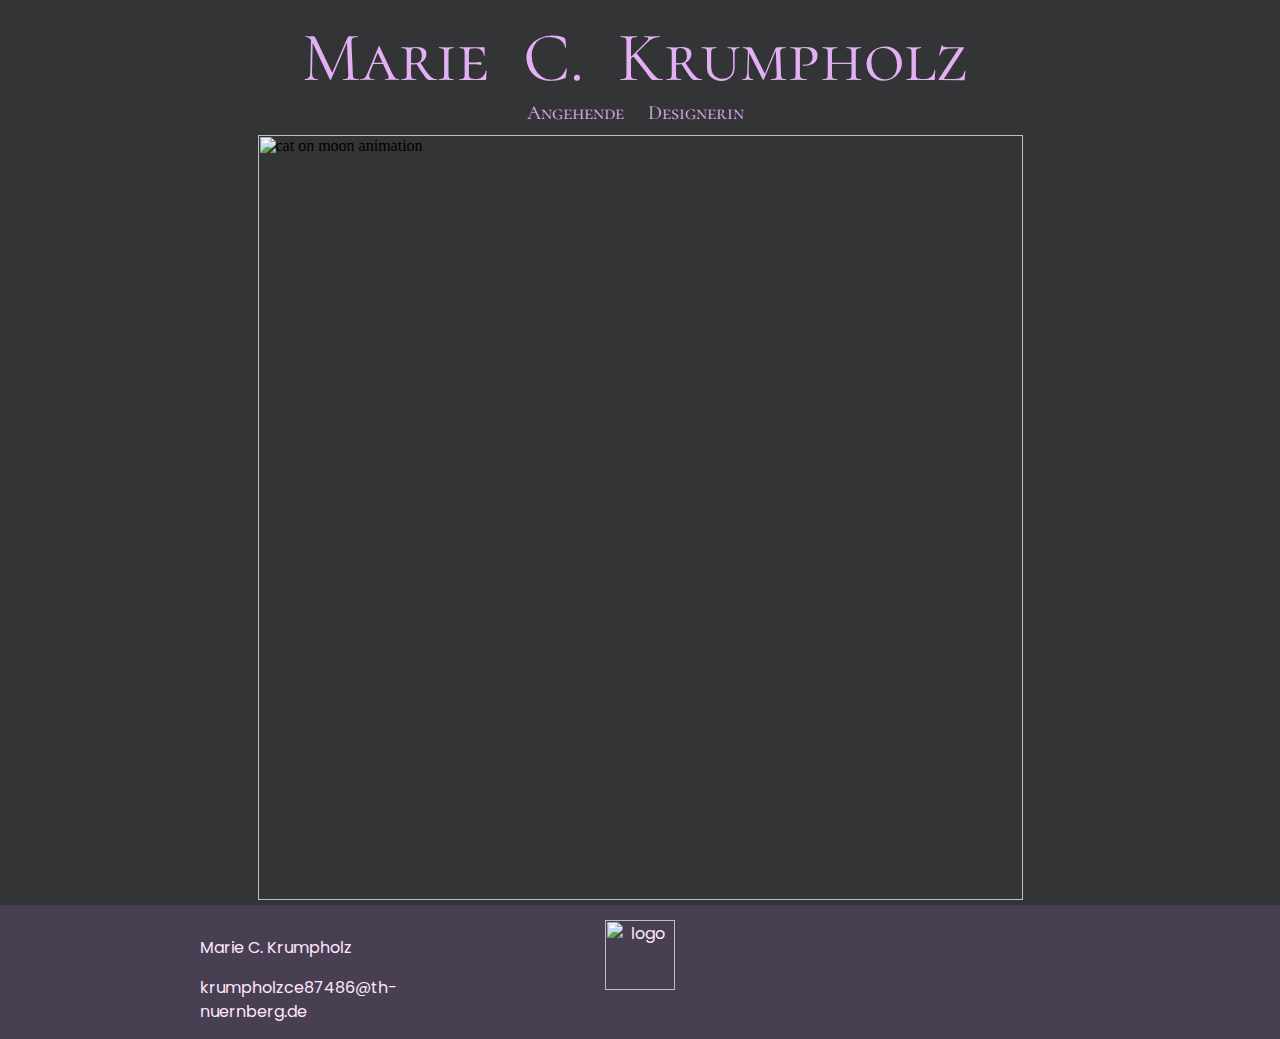
==== index.html @ 9aba4559 "add html" ====
<html id="top">
  <head>
    <title>Marie C. Krumpholz</title>
    <meta charset="UTF-8" />
    <link rel="icon" type="image/png" sizes="32x32" href="media/favicon-32x32.png">
    <link rel="icon" type="image/png" sizes="16x16" href="media/favicon-16x16.png">

    <link rel="preconnect" href="https://fonts.googleapis.com" />
    <link rel="preconnect" href="https://fonts.gstatic.com" crossorigin />
    <link
      href="https://fonts.googleapis.com/css2?family=Libre+Baskerville&display=swap"
      rel="stylesheet"
    />
    <link 
    href="https://fonts.googleapis.com/css2?family=Cormorant+SC:wght@500&display=swap" 
    rel="stylesheet"
    />
    <link href="https://fonts.googleapis.com/css2?family=Poppins:wght@300&display=swap" 
    rel="stylesheet">
    
    <link rel="stylesheet" type="text/css" href="styles.css" />
  </head>


  <body>
    <header>            
        <div class="home-text">
            <h1>Marie C. Krumpholz</h1>
            <h2>Angehende Designerin</h2>
        </div>
    </header>

    <main class="home">
        <div class="home-animation-class">
          <a href="home.html">
            <img src="media/cat-moon.gif" alt="cat on moon animation" class="home-animation" looped>
          </a>
        </div>
        <div class="home-button">
          <a class="button" href="home.html">Los geht's!</a>
        </div>
    </main>

    <!-- <div class="to-top-container">
      <a class="button to-top" href="#top">&uarr;</a>
    </div> -->
    <footer>
      <div class="contact-info">
        <p>Marie C. Krumpholz</p>
        <a href="mailto:krumpholzce87486@th-nuernberg.de">krumpholzce87486@th-nuernberg.de</a>
      </div>
      <div>
        <a href="home.html"><img class="logo" src="media/logo.png" alt="logo" /></a>
      </div>
      <!-- <div class="social">
        <a href="https://www.instagram.com/macie_timber/?hl=de"><img src="media/instagram.png" alt="Instagram"></a>
        <a href="https://twitter.com/MacieTimber"><img src="media/twitter.png" alt="Twitter"></a>
      </div> -->
    </footer>
  </body>
</html>
---- styles.css ----
html {
  scroll-behavior: smooth;
  margin: 0;
}
body {
  background-color: #333435;
  margin: 0;

  display: flex;
  min-height: 100vh;
  flex-direction: column;
  justify-content: flex-start;
}
footer {
  margin-top: auto;
}


/**
*/

/*
** General stuff
*/
a {
  text-decoration: none;
  color: unset;
  transition: all 0.1s;
}
a:hover {
  color: 	#9a85ad ;
}
a.button {
  font-size: 26px;
  /* font-family: "Libre Baskerville", serif; */
  font-family: Poppins, sans-serif;
  border: 3px solid #AC7BBC;
  color: #FFE8FF;
  background-color: #493F52;
  padding: 10px 15px;
  border-radius: 10px;
  transition: all 0.1s;
}
a.button:hover {
  border-color: #FFE8FF;
  color: #FFF7FF;
  background-color: #8C5D9C;
}
header, 
.home-text h1, .about h1,
.home-text h2, .about-text h2,
.image-container .description h1 {
  color:#E4B0F4;
  font-family: 'Cormorant SC', serif;
}
.about-text h3 {
  font-family: 'Cormorant SC', serif;
  text-align: left;
  color:#FFE8FF;
  font-size: 20px;
  line-height:1.5;
  font-weight: normal;
  word-spacing: 19px;
  margin: 0px;
}
.image-container .description,
.about .about-text p, 
.about.single,
footer, .languages, 
.to-top-container .to-top{
  font-family: 'Poppins', sans-serif;
  
  color:#FFE8FF;
  font-size: 16px !important;
  line-height:1.5;
  margin-top: 0;
}
.to-top-container {
  position: sticky;
  bottom: 20px;
  right: 20px;
}
span{
  font-size: 12px;
}


/*
** Header
*/
header {
  padding-top: 5px;
  padding-right: 10px;
}
header .menu {
  display: inline-block;
  position: absolute;
  right: 50px;
  top: 50px;
  font-size: 16px;
  padding: 5px;
  transition: font-weight 0.1s;
}
header .menu:hover {
  font-weight: bold;
  cursor: pointer;
}
header .menu .inner-menu {
  position: absolute;
  top: 15px;
  right: 0px;
  width: 120px;

  margin-top: 15px;
  padding: 10px 15px;
  border-radius: 10px;
  background-color: #493F52;

  opacity: 0;
  visibility: hidden;
  transition: all linear 0.2s;

  /* To prevent menu being behind gallery */
  z-index: 10;
}
header .menu:hover .inner-menu {
  opacity: 1;
  visibility: visible;
}
header .menu .inner-menu a {
  display: block;
  
  padding: 5px 10px;
  margin-bottom: 5px;
  border: 2px solid #AC7BBC;
  border-radius: 10px;

  color: #FFE8FF;
  /* background-color: #333435; */
  font-family: "Poppins", serif;
  font-weight: normal;
  font-size: 18px;
  text-align: center;

  transition: all 0.2s;
}  
header .menu .inner-menu a:hover {
  border-color: #FFE8FF;
  color: #FFF7FF;
  background-color: #AC7BBC;
}

header .menu .inner-menu .active p{
  display: block;
  
  padding: 5px 10px;
  margin-bottom: 5px;
  margin-top: 0px;
  border: 2px solid #FFE8FF;
  background-color: #AC7BBC;

  border-radius: 10px;

  color: #FFE7FF;
  font-family: "Poppins", serif;
  font-weight: normal;
  font-size: 18px;
  text-align: center;
}

/*
** Stuff for home page
*/
.home-animation2 {
  position: absolute;
  top: 70px;
  left: 250px;
  /* width: 500px; */
  height: 95vh;
}

.home-animation-class {
  display: flex;
  justify-content: center;
}
.home-animation {
  height: 85vh;
}
.home-text {
  text-align: center;
}
.home-text h1, .about h1 {
  text-align: center;
  font-size: 70px;
  font-weight: normal;
  word-spacing: 18px;
  margin-top: 10px;
  margin-bottom: 0px;
}
.home-text h2, .about-text h2 {
  text-align: center;
  font-size: 20px;
  font-weight: normal;
  word-spacing: 19px;
  margin: 0px;
  padding-top: 1px;
  margin-bottom: 10px;
}
.home-button {
  display: flex;
  justify-content: center;

  position: relative;
  top: -80px;
  margin-top: -60px;
  
  /* Animation stuff */
  opacity: 0;
  animation-name: delayedFadeInAnimation;
  animation-duration: 1s;
  animation-delay: 6.5s;
  animation-fill-mode: forwards;
}
/* Show Button Animation */
@keyframes delayedFadeInAnimation {
  to { opacity: 1; }
}
 /* I am here*/

ul {
  list-style: none;
}
li {
  padding-right: 20px;
  text-align: right;
}
.placeholder-home {
  padding-top: 20px;
  padding-right: 25px;
}
.placeholder-home a {
  color: black;
  font-size: 42px;
  font-family: 'Tangerine', cursive;
}

/*
** Gallery on portfolio page
*/
.gallery {
  margin-top: 30px;
  display: flex;
  flex-wrap: wrap;
  justify-content: space-evenly;
}
.gallery > div {
  display: flex;
  align-items: center;
}
.image-container {
  position: relative;
  margin-bottom: 25px;
}
.image-container .description {
  position: absolute;
  top: 0;
  width: 100%;
  height: 100%;

  display: flex;
  flex-direction: column;
  
  text-align: center;
  background-color: rgba(0, 0, 0, 0.8);
  opacity: 0;
  
  transition: all 0.5s;
}
.image-container .description h1 {
  text-align: center;
  margin-left: 10px;
  margin-right: 10px;
}
.about .image-container .description h1 {
  text-align: center;
  margin-left: 10px;
  margin-right: 10px;
  font-size: 32px;
  font-weight: bold;
}
.image-container .description p {
  text-align: center;
  margin-left: 10px;
  margin-right: 10px;
  font-size: 16px;
}
.image-container:hover .description {
  opacity: 1;
}
.image-container .description .button {
  margin: auto 10px 10px 10px;
  font-size: 22px;
}
.image-container img {
  max-width: 500px;
  max-height: 70vh;
  object-fit: cover;
}
.image-container img {
  height: 600px;
}

/*
** caroussel
*/

.about-image-carousel {
  height: 500px;
}
.carousel {
  width: 400px;
  height: 500px;
  overflow: hidden;
  position: absolute;
}
.carousel-web-entwurf {
  height: 300px;
}
.web-entwurf {
  height: 300px;
  width: 500px;
}
.carousel-item {
  width: 100%;
  position: absolute;
  /* top: 0; */
  left: 100%;
  animation: 9s autoplay infinite ease-in-out;
}
.carousel-item img {
  width: 100%;
  height: auto;
  object-fit: scale-down;
}
@keyframes autoplay {
  0% {left: 100%}
  5% {left: 0%}
  /* 25% {left: 0%}  */
  33.33% {left: 0%}
  /* 30% {left: -100%} */
  38.33% {left: -100%}
  100% {left: -100%}
}
.carousel-item:nth-child(1) {animation-delay: 0s}
.carousel-item:nth-child(2) {animation-delay: 3s}
.carousel-item:nth-child(3) {animation-delay: 6s}
/* .carousel-item:nth-child(4) {animation-delay: 9s} */
.carousel-item .image-container {
  position: unset;
}

/*
** text and image boxes
*/
.full-width:nth-child(2n) {
  background-color: #555456;
  padding: 50px 0 50px 0;
  margin-bottom: 50px;
}
.about {
  display: grid;
  grid-template-columns: 1fr 1fr;
  margin: 0 200px 50px 200px;
}
.about:last-child {
  margin-bottom: 0;
}

.about.single {
  display: flex;
  align-items: center;
  justify-content: center;
  text-align: center;
  flex-direction: column;
}
.about .about-image {
  display: flex;
}
.about .about-image video{
max-width: 100%;
}
.about .about-image img {
  min-height: 300px;
  max-height: 85vh;
  max-width: 100%;
}
.about:nth-child(1) img {
  float: right;
}
.about .about-text {
  display: flex;
  flex-direction: column;
  justify-content: center;
  padding: 20px 0;
  text-align: center;
}
.about .about-text p {
  text-align: left;
  font-size: 20px;
  padding: 0 20px;
}
.about-buttons a.button {
  display: inline-block;
  margin-top: 5px;
  padding: 5px 10px;
  font-size: 15px;
}
/* Custom .about for writing */
.about.writing .about-image {
  justify-content: center;
}
.about.writing .about-image {
  position: relative;
}
.about.writing .about-image audio {
  margin: 0;
  position: absolute;              
  top: 50%;                        
  transform: translate(0, -50%) 
}
/* Custom .about for news */
.about.news {
  display: flex;
  justify-content: center;
}
.about.news:not(:last-child) {
  padding-bottom: 100px;
  border-bottom: 1px solid #c3b8b6;
}
.about.news:first-child {
  margin-top: 100px;
}
.about.news h1 {
  text-align: left;
  font-size: 50px;
  padding-left: 20px;
}
.about.news h2 {
  text-align: left;
  padding-left: 20px;
}
/* custom about for full size start page */
.about.fullsize {
  min-height: 100vh;
  margin-bottom: 0;
}
.about.fullsize .about-image {
  flex-wrap: wrap-reverse;
}

.languages {
  display: flex;
  font-family:  'Cormorant SC', serif;
}
.about.single {
  font-size: 20px;
}
.languages img {
  width: 100px;
  transition: filter 0.1s;
  margin: 10px;
}
.languages img:hover {
  filter: drop-shadow(2px 4px 6px black);
}


.header-image {
  display: flex;
  justify-content: center;
  margin: 50px 0;
}
.header-image div {
  position: relative;
}
.header-image div h1 {
  position: absolute;
  padding: 10px 25px;
  background: rgba(0, 0, 0, 0.6);
  bottom: 20%;

  font-size: 60px;
  font-weight: normal;
  color: #E4B0F4;
  font-family: 'Cormorant SC', serif;
}
.header-image img {
  height: 60vh; 
}
.header-image.animation img{
  height: 85vh;
}

/*
** Footer
*/
footer {
  display: grid;
  grid-template-columns: 1fr 1fr 1fr;

  width: calc(100% - 400px);
  background-color: #493F52;
  ;

  text-align: center;
  padding: 15px 200px;
}
footer .contact-info {
  text-align: left;
}
footer .logo {
  width: 70px;
}
.social {
    display: flex;
    flex-direction: row-reverse;
    align-items: center;
}
.social a {
    margin-left: 10px;
}
.social a img {
    width: 50px;
    transition: filter 0.1s;
}
.social a img:hover {
  /* filter: invert(1); */
  filter: drop-shadow(2px 4px 6px black);
}
.to-top-container {
  height: 100px;
  display: flex;
  flex-direction: row-reverse;
  align-items: flex-end;
}
.to-top-container .to-top {
  padding-top: 15px;
  margin-right: 50px;
  margin-bottom: 25px;

  text-align: center;

  font-size: 20px;
  padding: 2px 7px 8px 7px;
}

/*
** Make logo smaller on small screen
*/
@media screen and (max-width: 700px) {
  .logo {
    width: 500px;
  }
}
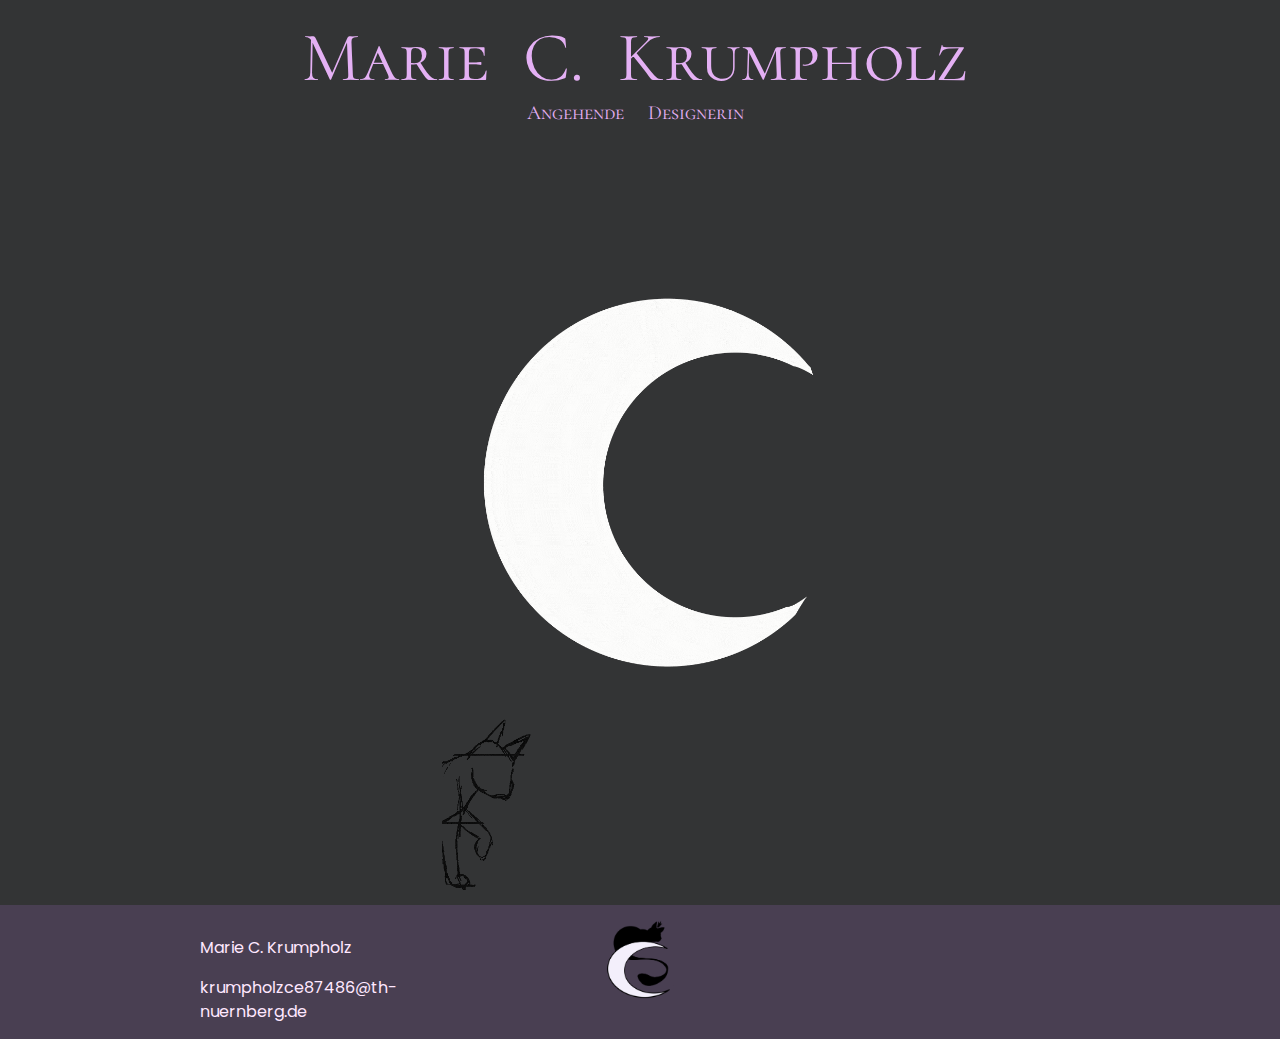
==== commit cf7dc915: "various style fixes" ====
--- a/index.html
+++ b/index.html
@@ -40,8 +40,9 @@
           <a class="button" href="home.html">Los geht's!</a>
         </div>
     </main>
-
-    <!-- <div class="to-top-container">
+     
+    <!-- <br><br><br>
+    <div class="to-top-container">
       <a class="button to-top" href="#top">&uarr;</a>
     </div> -->
     <footer>
--- a/styles.css
+++ b/styles.css
@@ -6,6 +6,7 @@
   background-color: #333435;
   margin: 0;
 
+  position: relative;
   display: flex;
   min-height: 100vh;
   flex-direction: column;
@@ -75,11 +76,6 @@
   line-height:1.5;
   margin-top: 0;
 }
-.to-top-container {
-  position: sticky;
-  bottom: 20px;
-  right: 20px;
-}
 span{
   font-size: 12px;
 }
@@ -331,6 +327,7 @@
   width: 500px;
 }
 .carousel-item {
+  height: 100%;
   width: 100%;
   position: absolute;
   /* top: 0; */
@@ -338,8 +335,9 @@
   animation: 9s autoplay infinite ease-in-out;
 }
 .carousel-item img {
+  height: 100%;
   width: 100%;
-  height: auto;
+  /* height: auto; */
   object-fit: scale-down;
 }
 @keyframes autoplay {
@@ -538,20 +536,25 @@
   filter: drop-shadow(2px 4px 6px black);
 }
 .to-top-container {
-  height: 100px;
-  display: flex;
-  flex-direction: row-reverse;
-  align-items: flex-end;
+  position: absolute;
+  top: 0;
+  right:0;
+  height: 100%;
+}
+/* hide the button when page first loaded */
+.to-top-container:before {
+  content: '';
+  display: block;
+  height: 102vh;
+  pointer-events: none;
 }
 .to-top-container .to-top {
-  padding-top: 15px;
-  margin-right: 50px;
-  margin-bottom: 25px;
-
-  text-align: center;
-
-  font-size: 20px;
   padding: 2px 7px 8px 7px;
+  margin-right: 25px;
+
+  position: sticky;
+  top: 80vh;
+  cursor: pointer;
 }
 
 /*
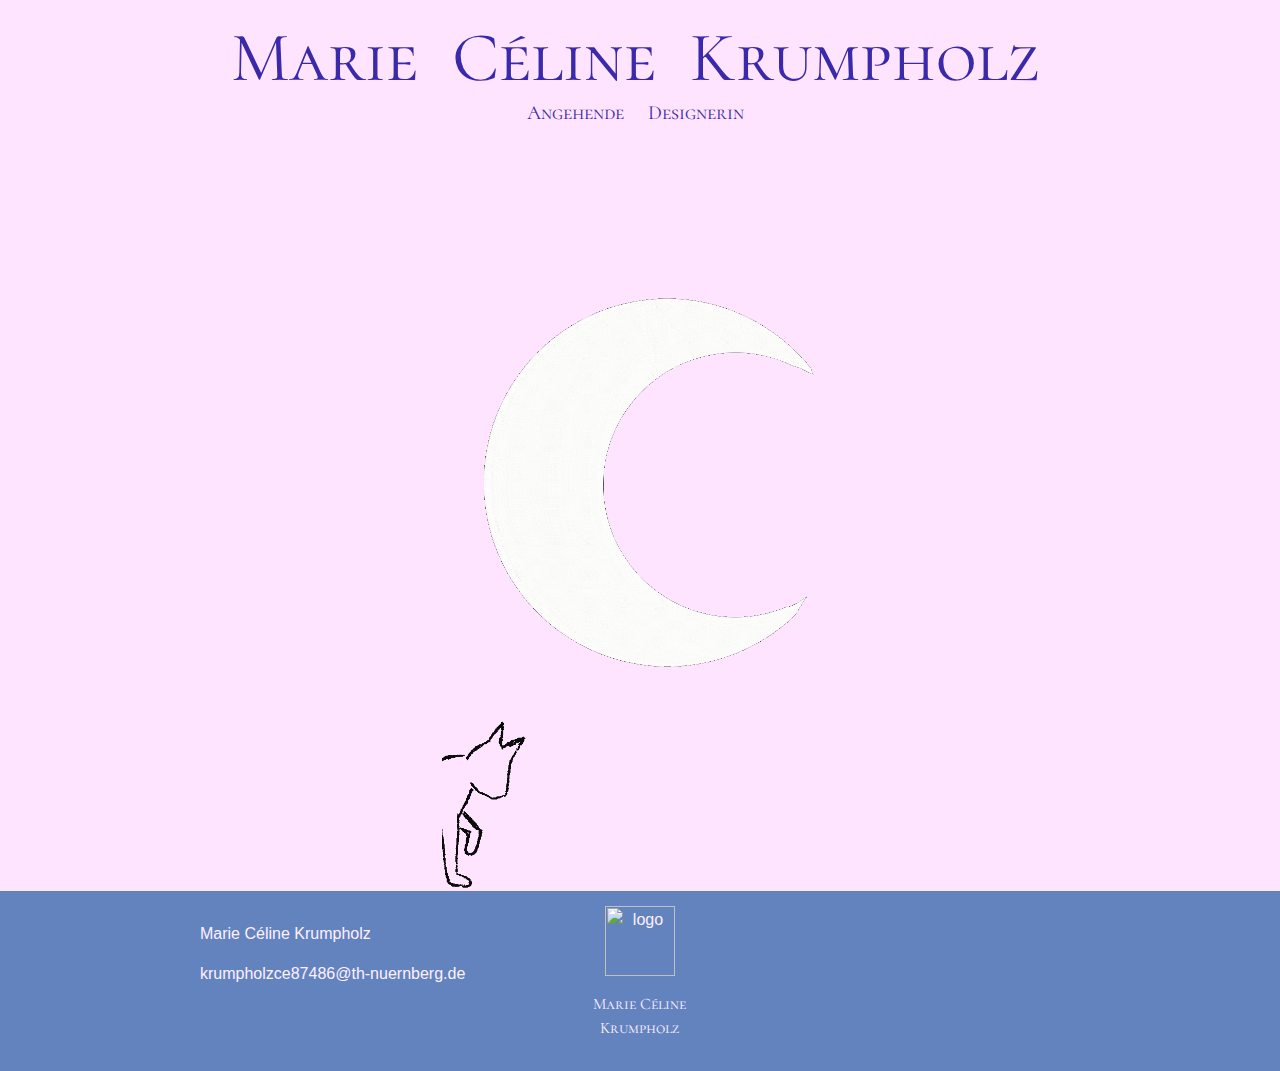
==== commit 02898a41: "update website" ====
--- a/index.html
+++ b/index.html
@@ -1,6 +1,6 @@
 <html id="top">
   <head>
-    <title>Marie C. Krumpholz</title>
+    <title>Marie Céline Krumpholz</title>
     <meta charset="UTF-8" />
     <link rel="icon" type="image/png" sizes="32x32" href="media/favicon-32x32.png">
     <link rel="icon" type="image/png" sizes="16x16" href="media/favicon-16x16.png">
@@ -25,7 +25,7 @@
   <body>
     <header>            
         <div class="home-text">
-            <h1>Marie C. Krumpholz</h1>
+            <h1>Marie Céline Krumpholz</h1>
             <h2>Angehende Designerin</h2>
         </div>
     </header>
@@ -47,16 +47,17 @@
     </div> -->
     <footer>
       <div class="contact-info">
-        <p>Marie C. Krumpholz</p>
+        <p>Marie Céline Krumpholz</p>
         <a href="mailto:krumpholzce87486@th-nuernberg.de">krumpholzce87486@th-nuernberg.de</a>
       </div>
       <div>
-        <a href="home.html"><img class="logo" src="media/logo.png" alt="logo" /></a>
+        <a href="home.html"><img class="logo" src="media/Logo.svg" alt="logo" /></a>
+        <p class="name-font">Marie Céline </br> Krumpholz</p>
       </div>
       <!-- <div class="social">
         <a href="https://www.instagram.com/macie_timber/?hl=de"><img src="media/instagram.png" alt="Instagram"></a>
         <a href="https://twitter.com/MacieTimber"><img src="media/twitter.png" alt="Twitter"></a>
-      </div> -->
+      </div>' -->
     </footer>
   </body>
 </html>
--- a/styles.css
+++ b/styles.css
@@ -3,7 +3,8 @@
   margin: 0;
 }
 body {
-  background-color: #333435;
+  /*  background-color: #333435; */
+  background-color: #ffe4ff;
   margin: 0;
 
   position: relative;
@@ -34,30 +35,36 @@
 a.button {
   font-size: 26px;
   /* font-family: "Libre Baskerville", serif; */
-  font-family: Poppins, sans-serif;
-  border: 3px solid #AC7BBC;
+  /* font-family: Poppins, sans-serif; */
+  font-family: 'Roboto', sans-serif;  
+  /* border: 3px solid #AC7BBC; 
   color: #FFE8FF;
-  background-color: #493F52;
+  background-color: #493F52;*/
+  color: #ffe1ff;
+  background-color: #6383bf;
   padding: 10px 15px;
-  border-radius: 10px;
+  /* border-radius: 10px; */
   transition: all 0.1s;
 }
 a.button:hover {
-  border-color: #FFE8FF;
-  color: #FFF7FF;
-  background-color: #8C5D9C;
+  /* border-color: #FFE8FF;
+  color: #FFF7FF; */
+  color: #ffe1ff;
+  background-color: #d563d5;
 }
 header, 
 .home-text h1, .about h1,
 .home-text h2, .about-text h2,
 .image-container .description h1 {
-  color:#E4B0F4;
+  /* color:#E4B0F4; */
+  color: #3a29ab;
   font-family: 'Cormorant SC', serif;
 }
 .about-text h3 {
   font-family: 'Cormorant SC', serif;
   text-align: left;
-  color:#FFE8FF;
+  /* color:#FFE8FF; */
+  color: #3360d3;
   font-size: 20px;
   line-height:1.5;
   font-weight: normal;
@@ -66,12 +73,12 @@
 }
 .image-container .description,
 .about .about-text p, 
-.about.single,
-footer, .languages, 
-.to-top-container .to-top{
-  font-family: 'Poppins', sans-serif;
+.about.single, .languages {
+  /* font-family: 'Poppins', sans-serif;  */
+  font-family: 'Roboto', sans-serif;
   
-  color:#FFE8FF;
+  /* color:#FFE8FF; */
+  color: #6383bf;
   font-size: 16px !important;
   line-height:1.5;
   margin-top: 0;
@@ -94,6 +101,7 @@
   right: 50px;
   top: 50px;
   font-size: 16px;
+  color: #3360d3;
   padding: 5px;
   transition: font-weight 0.1s;
 }
@@ -108,9 +116,9 @@
   width: 120px;
 
   margin-top: 15px;
-  padding: 10px 15px;
-  border-radius: 10px;
-  background-color: #493F52;
+  padding: 5px 8px;
+  /* border-radius: 10px; */
+  background-color: #83a8ed;
 
   opacity: 0;
   visibility: hidden;
@@ -128,12 +136,15 @@
   
   padding: 5px 10px;
   margin-bottom: 5px;
-  border: 2px solid #AC7BBC;
-  border-radius: 10px;
-
-  color: #FFE8FF;
+  /* border: 2px solid #AC7BBC;v
+  border-radius: 10px;*/
+
+  /* color: #FFE8FF;*/
+  color: #fff0ff;
+  background-color: #6383bf;
   /* background-color: #333435; */
-  font-family: "Poppins", serif;
+  /* font-family: "Poppins", serif;  */
+  font-family: 'Roboto', sans-serif;
   font-weight: normal;
   font-size: 18px;
   text-align: center;
@@ -141,9 +152,11 @@
   transition: all 0.2s;
 }  
 header .menu .inner-menu a:hover {
-  border-color: #FFE8FF;
+  /* border-color: #FFE8FF; 
   color: #FFF7FF;
-  background-color: #AC7BBC;
+  background-color: #AC7BBC;*/
+  background-color: #d563d5;   
+  color: #fff0ff;
 }
 
 header .menu .inner-menu .active p{
@@ -152,13 +165,14 @@
   padding: 5px 10px;
   margin-bottom: 5px;
   margin-top: 0px;
-  border: 2px solid #FFE8FF;
-  background-color: #AC7BBC;
-
-  border-radius: 10px;
-
-  color: #FFE7FF;
-  font-family: "Poppins", serif;
+  /* border: 2px solid #FFf0FF; */
+  background-color: #3a29ab;
+
+  /* border-radius: 10px; */
+
+  color: #FFf0FF;
+  /* font-family: "Poppins", serif;  */
+  font-family: 'Roboto', sans-serif;
   font-weight: normal;
   font-size: 18px;
   text-align: center;
@@ -361,7 +375,7 @@
 ** text and image boxes
 */
 .full-width:nth-child(2n) {
-  background-color: #555456;
+  background-color: #ead9ff;
   padding: 50px 0 50px 0;
   margin-bottom: 50px;
 }
@@ -391,6 +405,7 @@
   min-height: 300px;
   max-height: 85vh;
   max-width: 100%;
+
 }
 .about:nth-child(1) img {
   float: right;
@@ -420,10 +435,14 @@
 .about.writing .about-image {
   position: relative;
 }
+.about.writing .about-image.album-cover img {
+  max-height: 80%;
+}
 .about.writing .about-image audio {
   margin: 0;
   position: absolute;              
-  top: 50%;                        
+  /* top: 50%;                         */
+  bottom: 0%;
   transform: translate(0, -50%) 
 }
 /* Custom .about for news */
@@ -459,6 +478,7 @@
 .languages {
   display: flex;
   font-family:  'Cormorant SC', serif;
+  color: #3a29ab;
 }
 .about.single {
   font-size: 20px;
@@ -469,7 +489,7 @@
   margin: 10px;
 }
 .languages img:hover {
-  filter: drop-shadow(2px 4px 6px black);
+  filter: drop-shadow(0px 1px 2px black);
 }
 
 
@@ -489,7 +509,8 @@
 
   font-size: 60px;
   font-weight: normal;
-  color: #E4B0F4;
+  /* color: #E4B0F4; */
+  color: #3360d3;
   font-family: 'Cormorant SC', serif;
 }
 .header-image img {
@@ -507,9 +528,12 @@
   grid-template-columns: 1fr 1fr 1fr;
 
   width: calc(100% - 400px);
-  background-color: #493F52;
-  ;
-
+  background-color: #6383bf;
+  color: #fff0ff;
+  font-family: 'Roboto', sans-serif;
+  font-size: 16px !important;
+  line-height:1.5;
+  margin-top: 0;
   text-align: center;
   padding: 15px 200px;
 }
@@ -518,6 +542,9 @@
 }
 footer .logo {
   width: 70px;
+}
+footer .name-font {
+  font-family: 'Cormorant SC', serif;
 }
 .social {
     display: flex;
@@ -551,6 +578,7 @@
 .to-top-container .to-top {
   padding: 2px 7px 8px 7px;
   margin-right: 25px;
+  border: 2px solid #ffe1ff;
 
   position: sticky;
   top: 80vh;
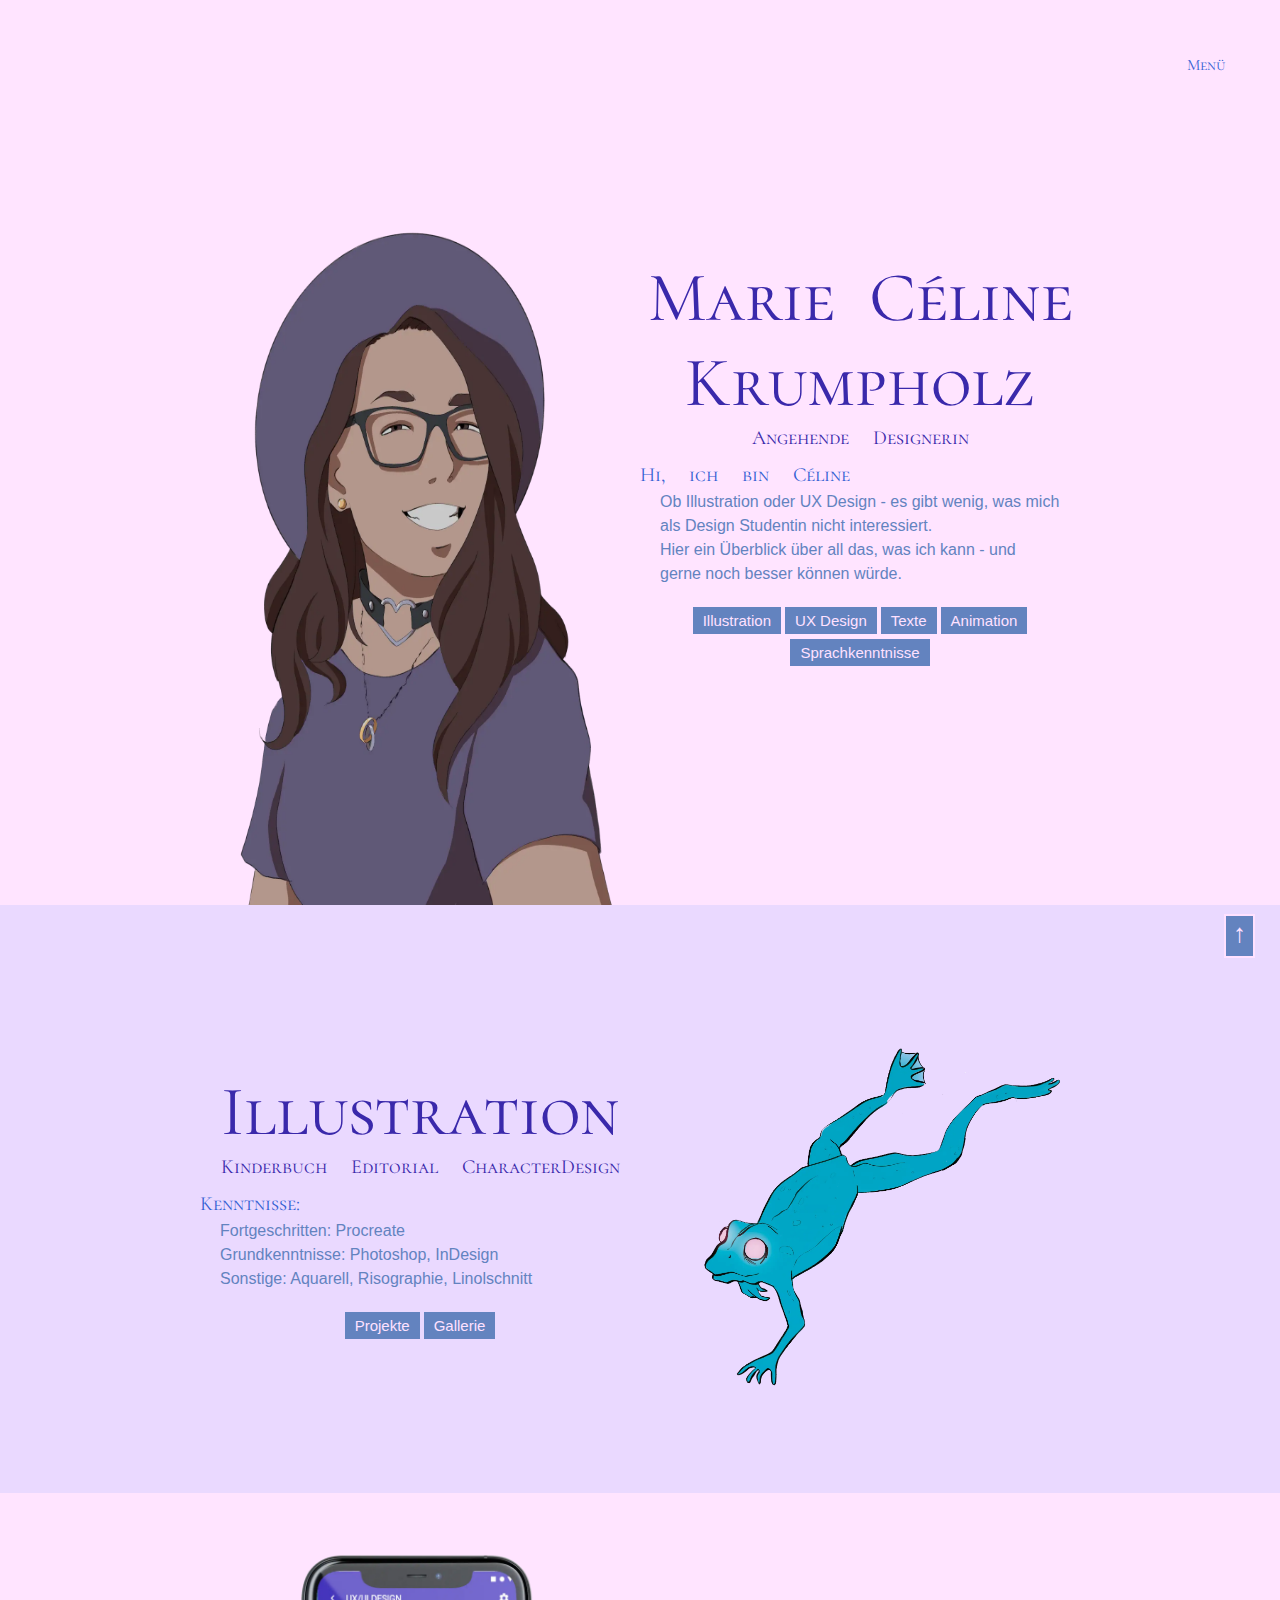
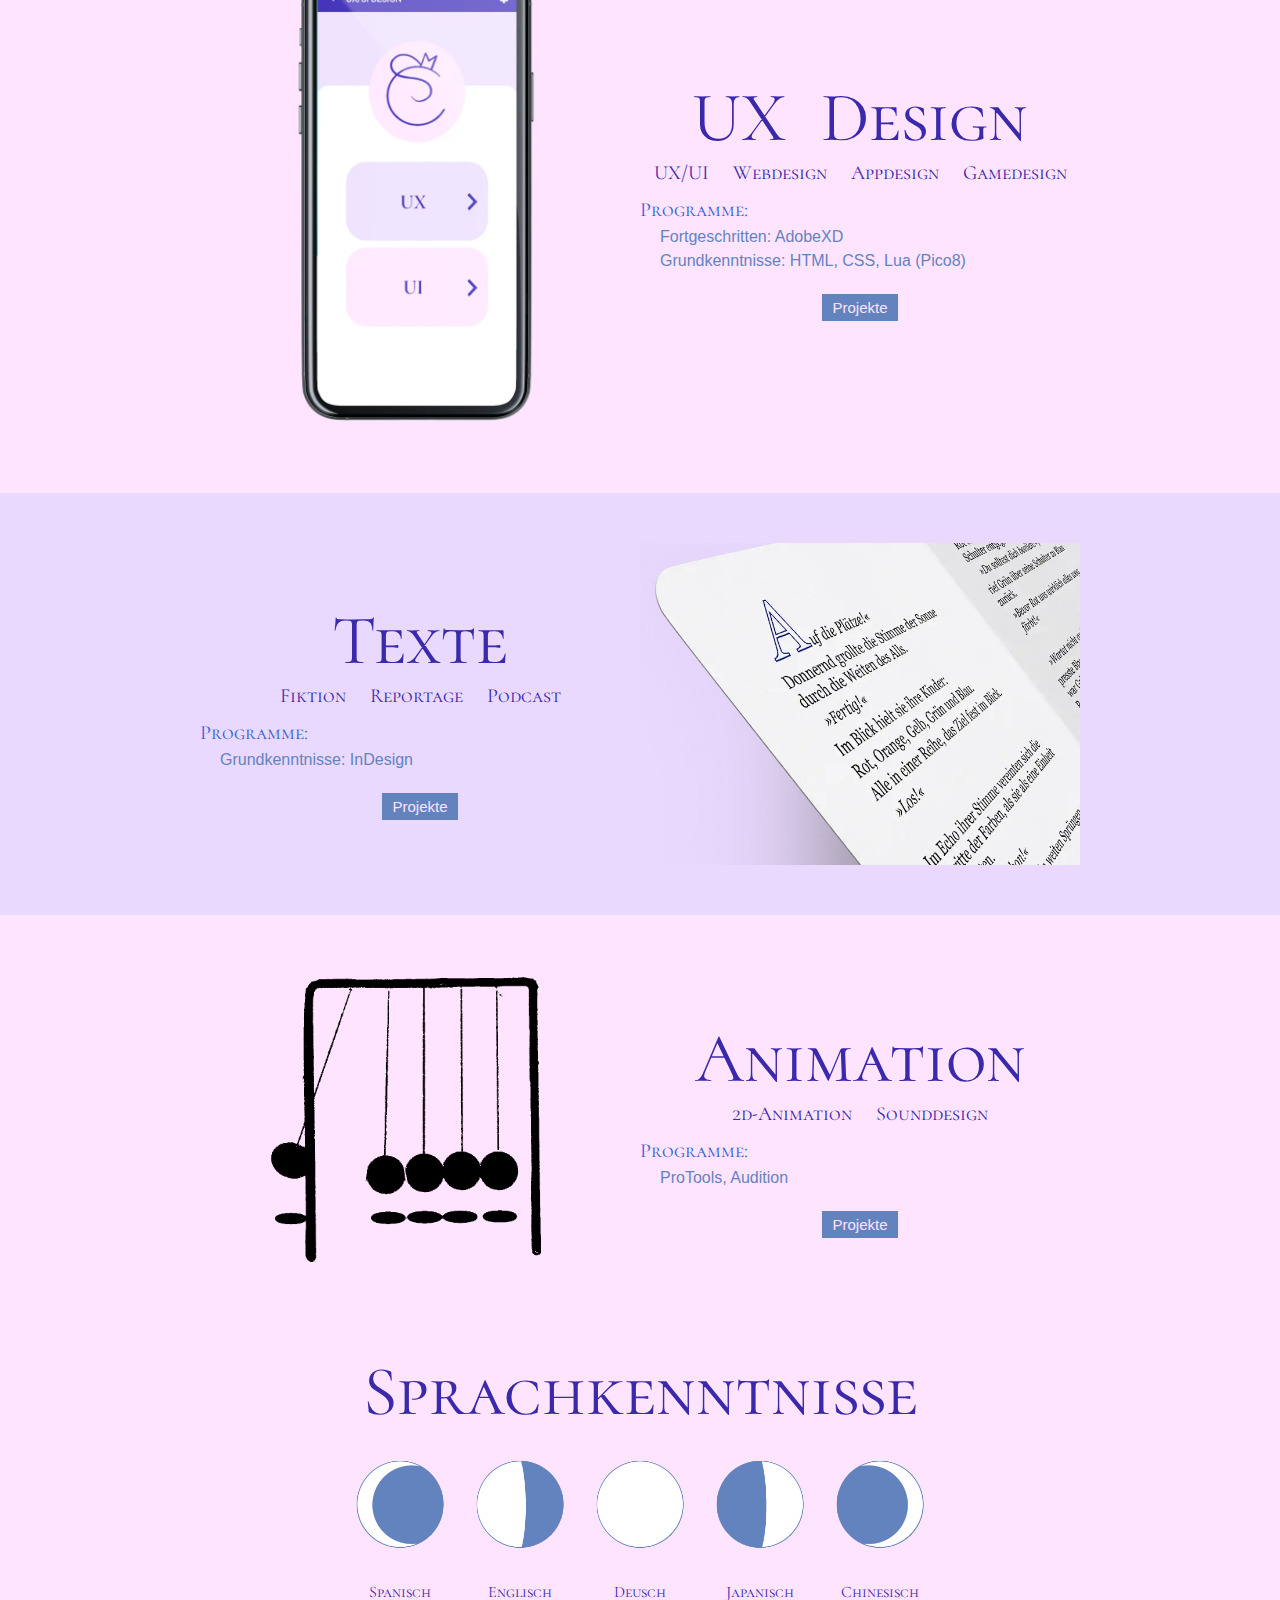
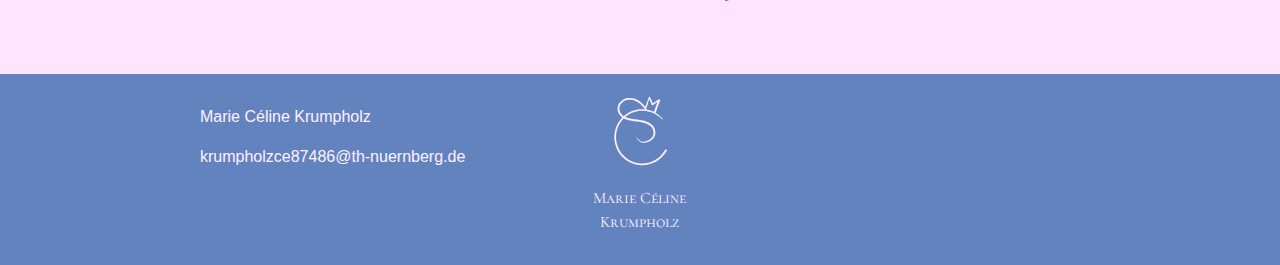
==== commit 6fa334df: "remove startup animation page" ====
--- a/index.html
+++ b/index.html
@@ -17,41 +17,165 @@
     />
     <link href="https://fonts.googleapis.com/css2?family=Poppins:wght@300&display=swap" 
     rel="stylesheet">
-    
+
     <link rel="stylesheet" type="text/css" href="styles.css" />
   </head>
 
+  <body>
 
-  <body>
-    <header>            
-        <div class="home-text">
-            <h1>Marie Céline Krumpholz</h1>
-            <h2>Angehende Designerin</h2>
+    <header>
+      <div class="menu">
+        Menü
+        <div class="inner-menu">
+          <div class="active">
+            <p>Home</p>
+          </div>
+          <a href="illustration.html">Illustration</a>
+          <a href="interaktion.html">UX Design</a>
+          <a href="writing.html">Texte</a>
+          <a href="animation.html">Animation</a>
+          <a href="gallery.html">Gallerie</a>
         </div>
+      </div>
     </header>
 
-    <main class="home">
-        <div class="home-animation-class">
-          <a href="home.html">
-            <img src="media/cat-moon.gif" alt="cat on moon animation" class="home-animation" looped>
-          </a>
+    <main>
+      
+      <div class="about fullsize">
+        <div class="about-image">
+          <img src="media/Profil.webp" alt="Selbstportait">
         </div>
-        <div class="home-button">
-          <a class="button" href="home.html">Los geht's!</a>
+        <div class="about-text">
+          <h1>Marie Céline Krumpholz</h1>
+          <h2>Angehende Designerin</h2>
+
+            <h3>Hi, ich bin Céline<br></h3>
+            <p>Ob Illustration oder UX Design - 
+              es gibt wenig, was mich als Design Studentin nicht interessiert. <br>
+              Hier ein Überblick über all das, was ich kann - und 
+              gerne noch besser können würde.
+            </p>
+
+            <div class="about-buttons">
+              <a class="button" href="#illustration">Illustration</a>
+              <a class="button" href="#interaktion">UX Design</a> 
+              <a class="button" href="#writing">Texte</a>
+              <a class="button" href="#animation">Animation</a>
+              <a class="button" href="#translation">Sprachkenntnisse</a>
+            </div>
         </div>
+      </div>
+      
+
+      <div class="full-width">
+        <div class="about" id="illustration">
+          <div class="about-text">
+              <h1>Illustration</h1>
+                <h2>Kinderbuch Editorial CharacterDesign</h2>
+                <h3>Kenntnisse: </h3>
+                <p>Fortgeschritten: Procreate</br>
+                    Grundkenntnisse: Photoshop, InDesign</br>
+                    Sonstige: Aquarell, Risographie, Linolschnitt</p>
+              <div class="about-buttons">
+                <a class="button" href="illustration.html">Projekte</a>
+                <a class="button" href="gallery.html">Gallerie</a>
+              </div>
+          </div>
+          <div class="about-image">
+            <img src="media/Frog.webp" alt="Illustration eines Frosches">
+          </div>
+        </div>
+      </div>
+
+
+      <div class="about writing" id="interaktion">
+        <div class="about-image">
+          <img src="media/UXUI.webp" height="500px" alt="Mein Logo">
+        </div>
+        <div class="about-text">
+            <h1>UX Design</h1>
+              <h2>UX/UI Webdesign Appdesign Gamedesign</h2>
+              <h3>Programme:</h3>
+              <p> Fortgeschritten: AdobeXD </br>
+                Grundkenntnisse: HTML, CSS, Lua (Pico8)</p>
+            <div class="about-buttons">
+              <a class="button" href="interaktion.html">Projekte</a>
+            </div>
+        </div>
+      </div>
+      
+      <div class="full-width">
+        <div class="about writing" id="writing">
+          <div class="about-text">
+            <h1>Texte</h1>
+              <h2>Fiktion Reportage Podcast</h2>
+              <h3>Programme: </h3>
+              <p>Grundkenntnisse: InDesign</p>
+
+            <div class="about-buttons">
+              <a class="button" href="writing.html">Projekte</a>
+            </div>
+        </div>
+          <div class="about-image">
+            <img src="media/Text.webp" alt="Text">
+          </div>
+        </div>
+      </div>
+
+      <div class="about" id="animation">
+        <div class="about-image">
+          <img src="media/newton-cradle.gif">
+        </div>
+        <div class="about-text">
+          <h1>Animation</h1>
+            <h2>2d-Animation Sounddesign</h2>
+            <h3>Programme:</h3>
+            <p>ProTools, Audition</p>
+          <div class="about-buttons">
+            <a class="button" href="animation.html" alt="Animation für ein Pendel"> Projekte</a>
+          </div>
+      </div>
+      </div>
+      
+      <div class="about single" id="translation">
+          <h1>Sprachkenntnisse</h1>
+          <div class="languages">
+            <div>
+              <img src="media/moon2.png" alt="moon">
+              <p>Spanisch</p>
+            </div>
+            <div>
+              <img src="media/moon3.png" alt="moon">
+              <p>Englisch</p>
+            </div>
+            <div>
+              <img src="media/moon4.png" alt="moon">
+              <p>Deusch</p>
+            </div>
+            <div>
+              <img src="media/moon5.png" alt="moon">
+              <p>Japanisch</p>
+            </div>
+            <div>
+              <img src="media/moon6.png" alt="moon">
+              <p>Chinesisch</p>
+            </div>
+          </div>
+      </div>
+       
     </main>
-     
-    <!-- <br><br><br>
+
+    <br><br><br>
     <div class="to-top-container">
       <a class="button to-top" href="#top">&uarr;</a>
-    </div> -->
+    </div>
     <footer>
       <div class="contact-info">
         <p>Marie Céline Krumpholz</p>
         <a href="mailto:krumpholzce87486@th-nuernberg.de">krumpholzce87486@th-nuernberg.de</a>
       </div>
       <div>
-        <a href="home.html"><img class="logo" src="media/Logo.svg" alt="logo" /></a>
+        <a href="index.html"><img class="logo" src="media/Logo.svg" alt="logo" /></a>
         <p class="name-font">Marie Céline </br> Krumpholz</p>
       </div>
       <!-- <div class="social">
@@ -60,4 +184,10 @@
       </div>' -->
     </footer>
   </body>
+
+  <script>
+    if (window.innerWidth < 1050) {
+      alert("Auf kleineren Bildschirmen wird diese Website aktuell leider noch nicht korrekt angezeigt.\n\nDiese Portfolio-Website entstand im Zuge einer Studienarbeit die sich lediglich auf ein Desktop-Design zu beschränken hatte.");
+    }
+  </script>
 </html>
